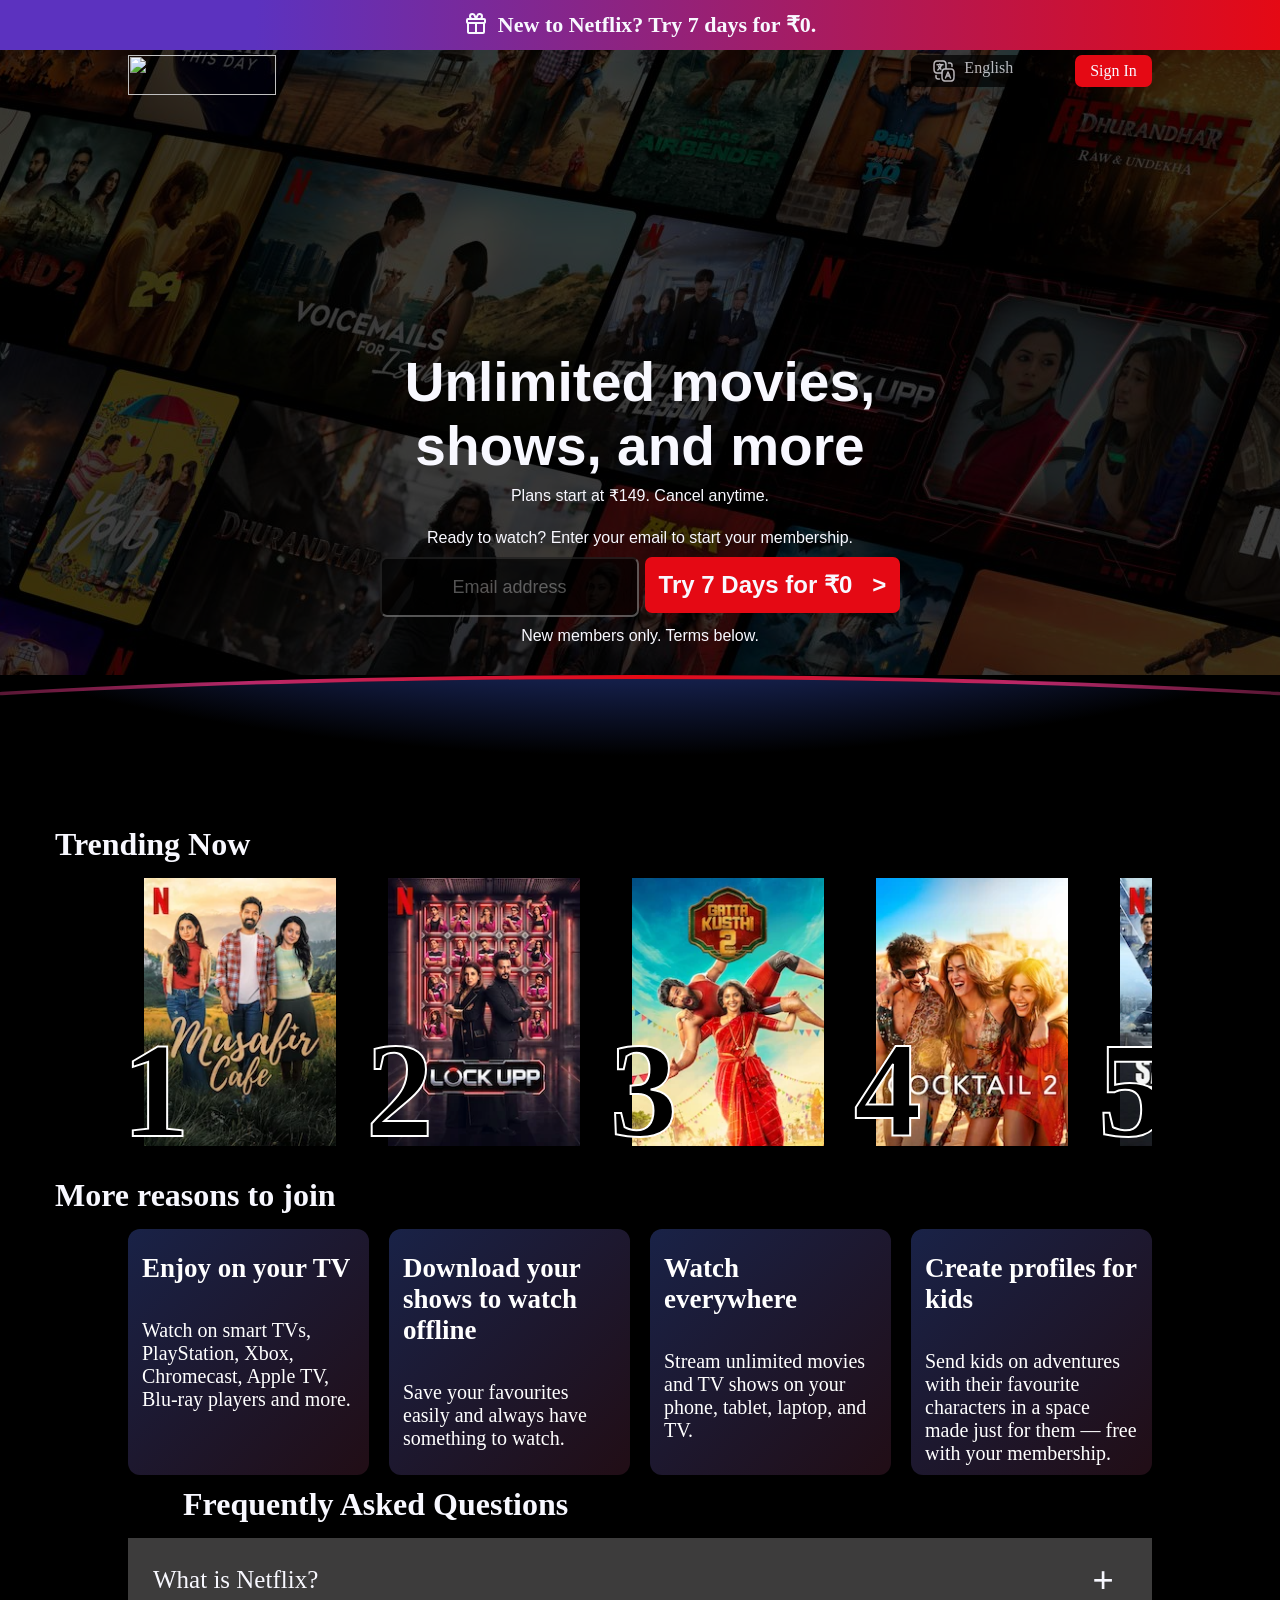
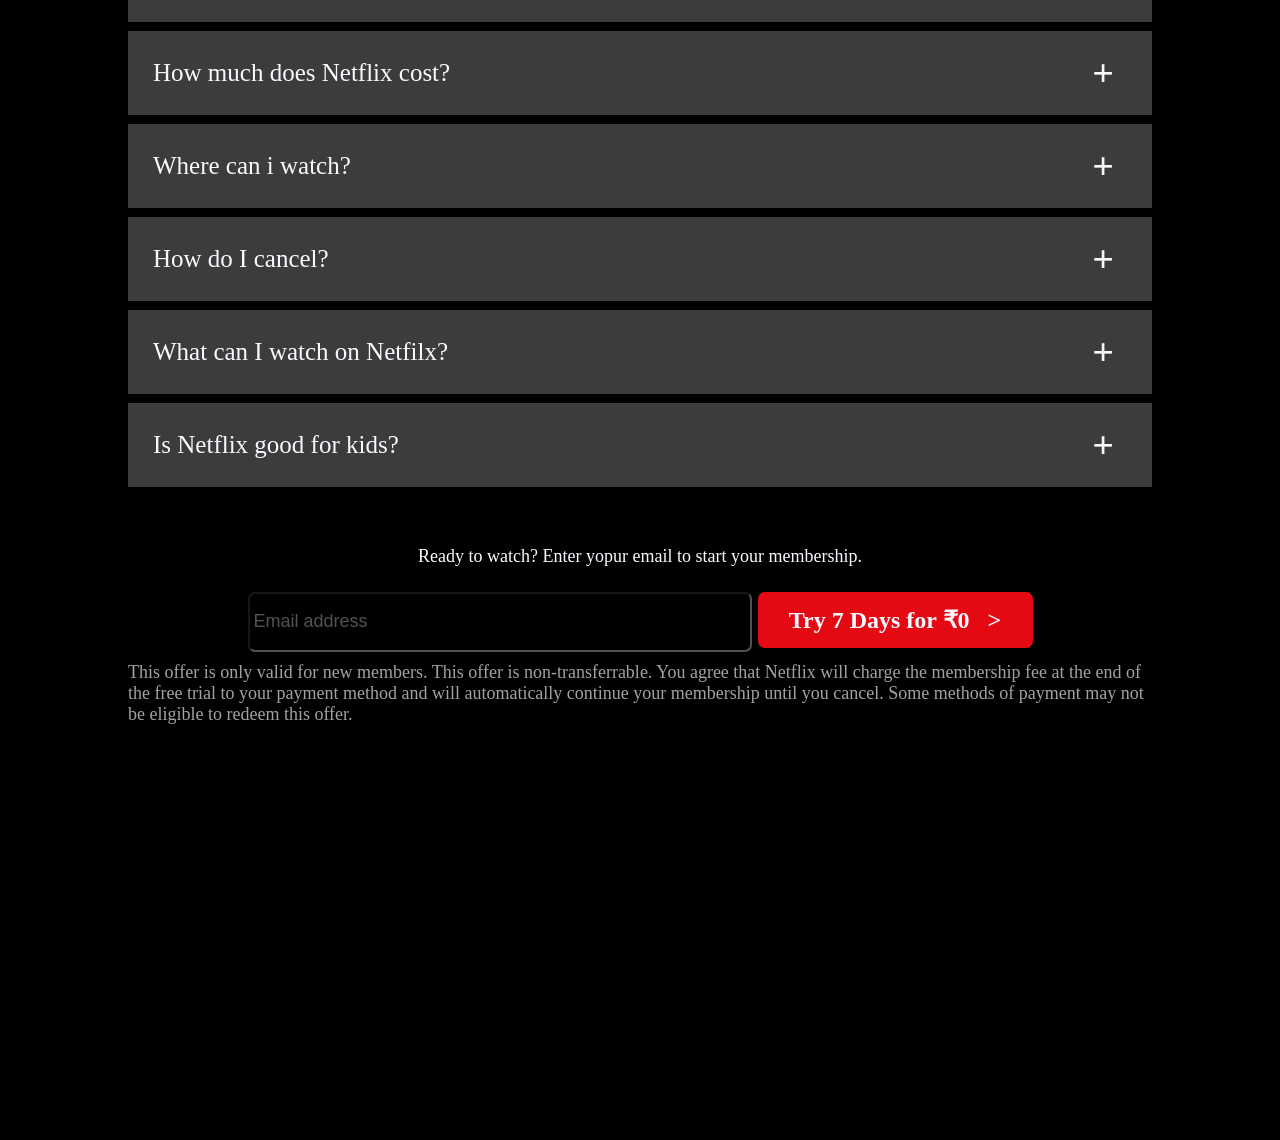
==== index.html @ d82c33e2 "Rename Netflix-Clone.html to index.html" ====
<!DOCTYPE html>
<html lang="en">
<head>
    <meta charset="UTF-8">
    <meta name="viewport" content="width=device-width, initial-scale=1.0">
    <title>Netflix India – Watch Shows Online, Watch Movies Online</title>
    <link rel="stylesheet" href="style1.css">
</head>
<body>
    <header>
        <article id="bgi">
                 <div class="box"></div>
            <div class="head">
                <div class="gift">
                 <svg viewBox="0 0 24 24" width="24" height="24" data-icon="GiftMedium" data-icon-id=":R9kp6:" aria-hidden="true" xmlns="http://www.w3.org/2000/svg" fill="none" role="img">
                  <path fill="currentColor" fill-rule="evenodd" d="M8.39 1A3.4 3.4 0 0 0 5 4.39v.11q0 .82.34 1.5H4a2 2 0 0 0-2 2v2a2 2 0 0 0 1 1.73V20c0 1.1.9 2 2 2h14a2 2 0 0 0 2-2v-8.27A2 2 0 0 0 22 10V8a2 2 0 0 0-2-2h-1.34q.33-.68.34-1.5v-.11a3.39 3.39 0 0 0-6.53-1.26L12 4.3l-.47-1.18A3.4 3.4 0 0 0 8.39 1M12 8h8v2H4V8zm5-3.5c0 .83-.67 1.5-1.5 1.5h-2.02l.85-2.13A1.39 1.39 0 0 1 17 4.4zM10.52 6l-.85-2.13A1.39 1.39 0 0 0 7 4.4v.11C7 5.33 7.67 6 8.5 6zM5 20v-8h6v8zm8 0h6v-8h-6z" clip-rule="evenodd"></path> 
                    </svg> 
                </div>
                <p data-uia="free-trial-banner-text" class="sticky">New to Netflix? Try 7 days for ₹0.</p>
            </div> 
        
            <nav class="Logo1">
                <div class="logo">
                    <div>
                        <img data-hawkins-id="BrandNetflixLogotype" src="https://occ.a.nflxso.net/dnmt/api/v6/iL4oJVDYZ8KLSrJ6eG2OwtghbfQ/AAAAAVvRDRqBcLS7fk0Qpns6gQSS3VdMMYtpN_ba4Nzu63yuVrE7JHt-MdKCNAQnJ8SrsPBqivurwF6ugwnAa54jBGNohFD6CNLHDjwQUnPO_cKrHSqgmLOAw0zUe2dRClJd4cchXguY1Bjj.svg" aria-hidden="true" class="default-ltr-iqcdef-cache-12eydiv ejnndvn0">
  
                    
                    </div>
                </div>
                    <div class="tog">
                    <div class="lang"> 
                        <svg xmlns="http://www.w3.org/2000/svg" viewBox="0 0 24 24" width="24" height="24" color="#fffbfb" fill="none">
                          <defs></defs>
                            <path fill="currentColor" d="M8.055,1.25 L8.055,1.25 C9.423,1.25 10.525,1.25 11.392,1.367 C12.292,1.488 13.05,1.746 13.652,2.348 C14.254,2.95 14.512,3.708 14.634,4.608 C14.75,5.475 14.75,6.578 14.75,7.945 L14.75,9.253 C15.123,9.25 15.522,9.25 15.945,9.25 L16.055,9.25 C17.423,9.25 18.525,9.25 19.392,9.367 C20.292,9.488 21.05,9.746 21.652,10.348 C22.254,10.95 22.513,11.708 22.633,12.608 C22.75,13.475 22.75,14.578 22.75,15.945 L22.75,16.055 C22.75,17.423 22.75,18.525 22.633,19.392 C22.513,20.292 22.254,21.05 21.652,21.652 C21.05,22.254 20.292,22.513 19.392,22.633 C18.525,22.75 17.423,22.75 16.055,22.75 L15.945,22.75 C14.578,22.75 13.475,22.75 12.608,22.633 C11.708,22.513 10.95,22.254 10.348,21.652 C9.746,21.05 9.488,20.292 9.367,19.392 C9.25,18.525 9.25,17.423 9.25,16.055 L9.25,15.945 C9.25,15.522 9.25,15.123 9.253,14.75 L7.945,14.75 C6.578,14.75 5.475,14.75 4.608,14.634 C3.708,14.512 2.95,14.254 2.348,13.652 C1.746,13.05 1.488,12.292 1.367,11.392 C1.25,10.525 1.25,9.423 1.25,8.055 L1.25,7.945 C1.25,6.577 1.25,5.475 1.367,4.608 C1.488,3.708 1.746,2.95 2.348,2.348 C2.95,1.746 3.708,1.488 4.608,1.367 C5.475,1.25 6.577,1.25 7.945,1.25 L8.055,1.25 Z M11.409,11.409 C11.132,11.686 10.952,12.074 10.853,12.808 C10.752,13.564 10.75,14.565 10.75,16 C10.75,17.435 10.752,18.437 10.853,19.192 C10.952,19.926 11.132,20.314 11.409,20.591 C11.686,20.868 12.074,21.048 12.808,21.147 C13.564,21.248 14.565,21.25 16,21.25 C17.435,21.25 18.437,21.248 19.192,21.147 C19.926,21.048 20.314,20.868 20.591,20.591 C20.868,20.314 21.048,19.926 21.147,19.192 C21.248,18.437 21.25,17.435 21.25,16 C21.25,14.565 21.248,13.564 21.147,12.808 C21.048,12.074 20.868,11.686 20.591,11.409 C20.314,11.132 19.926,10.952 19.192,10.853 C18.437,10.752 17.435,10.75 16,10.75 C14.565,10.75 13.564,10.752 12.808,10.853 C12.074,10.952 11.686,11.132 11.409,11.409 Z M9.303,13.25 C9.319,13.023 9.339,12.809 9.367,12.608 C9.488,11.708 9.746,10.95 10.348,10.348 C10.95,9.746 11.708,9.488 12.608,9.367 C12.809,9.339 13.023,9.319 13.25,9.303 L13.25,8 C13.25,6.565 13.248,5.563 13.147,4.808 C13.048,4.074 12.868,3.686 12.591,3.409 C12.314,3.132 11.926,2.952 11.192,2.853 C10.436,2.752 9.435,2.75 8,2.75 C6.565,2.75 5.563,2.752 4.808,2.853 C4.074,2.952 3.686,3.132 3.409,3.409 C3.132,3.686 2.952,4.074 2.853,4.808 C2.752,5.563 2.75,6.565 2.75,8 C2.75,9.435 2.752,10.436 2.853,11.192 C2.952,11.926 3.132,12.314 3.409,12.591 C3.686,12.868 4.074,13.048 4.808,13.147 C5.563,13.248 6.565,13.25 8,13.25 Z M8.45,5 L8.45,5.078 L11,5.078 C11.414,5.078 11.75,5.413 11.75,5.828 C11.75,6.242 11.414,6.578 11,6.578 L10.044,6.578 C9.733,7.418 9.269,8.205 8.752,8.914 L9.462,9.652 C9.749,9.951 9.74,10.426 9.441,10.713 C9.143,11 8.668,10.991 8.381,10.692 L7.798,10.087 C7.304,10.639 6.8,11.133 6.343,11.552 C6.038,11.832 5.564,11.813 5.284,11.508 C5.003,11.203 5.023,10.728 5.328,10.448 C5.797,10.017 6.307,9.515 6.793,8.96 C6.703,8.842 6.614,8.722 6.529,8.605 C6.327,8.325 6.115,8.008 6.004,7.771 C5.83,7.396 5.992,6.95 6.367,6.775 C6.743,6.6 7.189,6.762 7.364,7.138 C7.408,7.232 7.543,7.446 7.746,7.728 L7.749,7.733 C8.005,7.356 8.232,6.97 8.418,6.578 L5,6.578 C4.586,6.578 4.25,6.242 4.25,5.828 C4.25,5.413 4.586,5.078 5,5.078 L6.95,5.078 L6.95,5 C6.95,4.586 7.286,4.25 7.7,4.25 C8.114,4.25 8.45,4.586 8.45,5 Z M16.692,12.712 L19.192,18.712 C19.352,19.094 19.171,19.533 18.789,19.692 C18.406,19.852 17.967,19.671 17.808,19.288 L17.167,17.75 L14.833,17.75 L14.193,19.288 C14.033,19.671 13.594,19.852 13.212,19.692 C12.829,19.533 12.649,19.094 12.808,18.712 L15.308,12.712 C15.424,12.432 15.697,12.25 16,12.25 C16.303,12.25 16.576,12.432 16.692,12.712 Z M4,15.75 C4.414,15.75 4.75,16.086 4.75,16.5 C4.75,17.218 4.751,17.7 4.788,18.067 C4.824,18.422 4.888,18.586 4.961,18.694 C5.052,18.831 5.169,18.948 5.306,19.039 C5.414,19.112 5.578,19.176 5.933,19.212 C6.3,19.249 6.782,19.25 7.5,19.25 C7.914,19.25 8.25,19.586 8.25,20 C8.25,20.414 7.914,20.75 7.5,20.75 L7.462,20.75 C6.792,20.75 6.233,20.75 5.781,20.704 C5.308,20.656 4.868,20.551 4.472,20.287 C4.172,20.086 3.914,19.828 3.713,19.528 C3.449,19.132 3.344,18.692 3.296,18.219 C3.25,17.767 3.25,17.208 3.25,16.538 L3.25,16.5 C3.25,16.086 3.586,15.75 4,15.75 Z M19.25,7.5 C19.25,6.782 19.249,6.3 19.212,5.933 C19.176,5.578 19.112,5.414 19.039,5.306 C18.948,5.169 18.831,5.052 18.694,4.961 C18.586,4.888 18.422,4.824 18.067,4.788 C17.7,4.751 17.218,4.75 16.5,4.75 C16.086,4.75 15.75,4.414 15.75,4 C15.75,3.586 16.086,3.25 16.5,3.25 L16.538,3.25 C17.208,3.25 17.767,3.25 18.219,3.296 C18.692,3.344 19.132,3.449 19.528,3.713 C19.828,3.914 20.086,4.172 20.287,4.472 C20.551,4.868 20.656,5.308 20.704,5.781 C20.75,6.233 20.75,6.792 20.75,7.462 L20.75,7.5 C20.75,7.914 20.414,8.25 20,8.25 C19.586,8.25 19.25,7.914 19.25,7.5 Z M16,14.95 L15.458,16.25 L16.542,16.25 Z"></path>
                        </svg> &nbsp; English 
                    </div>
                    <div class="sign"> Sign In</div>
                 </div>
            </nav>
            <nav class="text">
                <h1>Unlimited movies, shows, and more</h1>
                <p>Plans start at ₹149. Cancel anytime.</p>
                <p id="sm">Ready to watch? Enter your email to start your membership.</p>
                <nav class="dtxt">
                    <form action="/submit" method="post">
                        <label for="email"> </label>
                        <input type="text" id="email" name="email" placeholder="Email address">
                    </form>
                    <div class="try"> <h2>Try 7 Days for ₹0 &nbsp;  &gt;</h2></div>
                </nav>
                <p>New members only. Terms below.</p>
            </nav>
        </article>
        <section class="curve-container">
            <div class="curve1">
                <div class="curve2">
                  
                </div>
            </div>
            <div class="curve3"></div>
        </section>
    </header>
    <main>
        <div style="color: ghostwhite;font-weight: 900; font-size: xx-large;" class="tn" > Trending Now </div>
        <article class="cardM">
            <section class="card" id="card">
                <div class="c1"> 
                    <div class="cimage"> <img src="assets/img1.webp" alt="File image missing"></div>
                    <div class="ctxt">1</div>
                </div>
                <div class="c1"> 
                    <div class="cimage"> <img src="assets/img2.webp" alt="File image missing"> </div>
                    <div class="ctxt">2</div>
                </div>
                <div class="c1"> 
                    <div class="cimage"> <img src="assets/img3.webp" alt="File image missing"> </div>
                    <div class="ctxt">3</div>
                </div>
                <div class="c1"> 
                    <div class="cimage"> <img src="assets/img4.webp" alt="File image missing"> </div>
                    <div class="ctxt">4</div>
                </div>
                <div class="c1"> 
                    <div class="cimage"> <img src="assets/img5.webp" alt="File image missing"> </div>
                    <div class="ctxt">5</div>
                </div>
                <div class="c1"> 
                    <div class="cimage"> <img src="assets/img6.webp" alt="File image missing"> </div>
                    <div class="ctxt">6</div>
                </div>
                <div class="c1"> 
                    <div class="cimage"> <img src="assets/img7.webp" alt="File image missing"> </div>
                    <div class="ctxt">7</div>
                </div>
                <div class="c1"> 
                    <div class="cimage"> <img src="assets/img8.webp" alt="File image missing"> </div>
                    <div class="ctxt">8</div>
                </div>
                <div class="c1"> 
                    <div class="cimage"> <img src="assets/img9.webp" alt="File image missing"> </div>
                    <div class="ctxt">9</div>
                </div>
                <div class="c1"> 
                    <div class="cimage"> <img src="assets/img10.webp" alt="File image missing"> </div>
                    <div class="ctxt">10</div>
                </div>
            </section>
        </article>
        <div style="color: ghostwhite;font-weight: 900; font-size: xx-large;" class="tn"> More reasons to join </div>
        <section class="cardM">
            <article class="card" id="fw">
                <div class="box4">
                    <h3> Enjoy on your TV </h3>
                    <p> Watch on smart TVs, PlayStation, Xbox, Chromecast, Apple TV, Blu-ray players and more. </p>
                </div>
                <div class="box4">
                    <h3> Download your shows to watch offline </h3>
                    <p> Save your favourites easily and always have something to watch. </p>
                </div>
                <div class="box4">
                    <h3> Watch everywhere </h3>
                    <p> Stream unlimited movies and TV shows on your phone, tablet, laptop, and TV. </p>
                </div>
                <div class="box4">
                    <h3> Create profiles for kids </h3>
                    <p> Send kids on adventures with their favourite characters in a space made just for them — free with your membership. </p>
                </div>
            </article>
        </section>
    </main>
    <footer>
        <div style="color: ghostwhite;font-weight: 900; font-size: xx-large;" class="tn"> Frequently Asked Questions </div>
        <section class="faqs">
            <div class="faq"> <p>What is Netflix?</p> <p> <b>+ &nbsp; &nbsp;  </b></p> </div>
            <div class="faq"> <p>How much does Netflix cost?</p> <p><b>+ &nbsp; &nbsp; </b> </p> </div>
            <div class="faq"> <p>Where can i watch?</p> <p><b>+ &nbsp; &nbsp; </b> </p> </div>
            <div class="faq"> <p>How do I cancel?</p> <p><b>+ &nbsp; &nbsp; </b> </p> </div>
            <div class="faq"> <p>What can I watch on Netfilx?</p> <p><b>+ &nbsp; &nbsp; </b> </p> </div>
            <div class="faq"> <p>Is Netflix good for kids?</p> <p><b>+ &nbsp; &nbsp; </b> </p> </div>
        </section>
        <article>
            <p> Ready to watch? Enter yopur email to start your membership.</p>
            <nav class="dtxt2">
                <form action="/submit" method="post">
                    <label for="email"> </label>
                    <input type="text" id="email" name="email" placeholder="Email address">
                </form>
                <div class="try" id="but"> <h2>Try 7 Days for ₹0 &nbsp;  &gt;</h2></div>
            </nav>
            <p class="lighttxt"> This offer is only valid for new members. This offer is non-transferrable. You agree that Netflix will charge the membership fee at the end of the free trial to your payment method and will automatically continue your membership until you cancel. Some methods of payment may not be eligible to redeem this offer. </p>
        </article>
        <section class="end lighttxt">
            <p style="font-size: larger; margin-bottom: 30px;"> Questions? Call <u>000-800-919-1743</u> </p>
            <nav>
                <ul class="footer-links">
                    <li><u>FAQ</u></li>
                    <li><u>Help Centre</u></li>
                    <li><u>Accoumt</u></li>
                    <li><u>Media Centre</u></li>
                
                    <li><u>Investor Relations</u></li>
                    <li><u>Jobs</u></li>
                    <li><u>Ways to Watch</u></li>
                    <li><u>Terms of Use</u></li>
                
                    <li><u>Privacy</u></li>
                    <li><u>Cookie Preferences</u></li>
                    <li><u>Corporate Information</u></li>
                    <li><u>Contact Us</u></li>
            
                    <li><u>Speed Test</u></li>
                    <li><u>Legal Notices</u></li>
                    <li><u>Only on Netflix</u></li>
                </ul>
            </nav>
            <div class="lang" id="lang"> 
                <svg xmlns="http://www.w3.org/2000/svg" viewBox="0 0 24 24" width="24" height="24" color="#fffbfb" fill="none">
                    <defs></defs>
                        <path fill="currentColor" d="M8.055,1.25 L8.055,1.25 C9.423,1.25 10.525,1.25 11.392,1.367 C12.292,1.488 13.05,1.746 13.652,2.348 C14.254,2.95 14.512,3.708 14.634,4.608 C14.75,5.475 14.75,6.578 14.75,7.945 L14.75,9.253 C15.123,9.25 15.522,9.25 15.945,9.25 L16.055,9.25 C17.423,9.25 18.525,9.25 19.392,9.367 C20.292,9.488 21.05,9.746 21.652,10.348 C22.254,10.95 22.513,11.708 22.633,12.608 C22.75,13.475 22.75,14.578 22.75,15.945 L22.75,16.055 C22.75,17.423 22.75,18.525 22.633,19.392 C22.513,20.292 22.254,21.05 21.652,21.652 C21.05,22.254 20.292,22.513 19.392,22.633 C18.525,22.75 17.423,22.75 16.055,22.75 L15.945,22.75 C14.578,22.75 13.475,22.75 12.608,22.633 C11.708,22.513 10.95,22.254 10.348,21.652 C9.746,21.05 9.488,20.292 9.367,19.392 C9.25,18.525 9.25,17.423 9.25,16.055 L9.25,15.945 C9.25,15.522 9.25,15.123 9.253,14.75 L7.945,14.75 C6.578,14.75 5.475,14.75 4.608,14.634 C3.708,14.512 2.95,14.254 2.348,13.652 C1.746,13.05 1.488,12.292 1.367,11.392 C1.25,10.525 1.25,9.423 1.25,8.055 L1.25,7.945 C1.25,6.577 1.25,5.475 1.367,4.608 C1.488,3.708 1.746,2.95 2.348,2.348 C2.95,1.746 3.708,1.488 4.608,1.367 C5.475,1.25 6.577,1.25 7.945,1.25 L8.055,1.25 Z M11.409,11.409 C11.132,11.686 10.952,12.074 10.853,12.808 C10.752,13.564 10.75,14.565 10.75,16 C10.75,17.435 10.752,18.437 10.853,19.192 C10.952,19.926 11.132,20.314 11.409,20.591 C11.686,20.868 12.074,21.048 12.808,21.147 C13.564,21.248 14.565,21.25 16,21.25 C17.435,21.25 18.437,21.248 19.192,21.147 C19.926,21.048 20.314,20.868 20.591,20.591 C20.868,20.314 21.048,19.926 21.147,19.192 C21.248,18.437 21.25,17.435 21.25,16 C21.25,14.565 21.248,13.564 21.147,12.808 C21.048,12.074 20.868,11.686 20.591,11.409 C20.314,11.132 19.926,10.952 19.192,10.853 C18.437,10.752 17.435,10.75 16,10.75 C14.565,10.75 13.564,10.752 12.808,10.853 C12.074,10.952 11.686,11.132 11.409,11.409 Z M9.303,13.25 C9.319,13.023 9.339,12.809 9.367,12.608 C9.488,11.708 9.746,10.95 10.348,10.348 C10.95,9.746 11.708,9.488 12.608,9.367 C12.809,9.339 13.023,9.319 13.25,9.303 L13.25,8 C13.25,6.565 13.248,5.563 13.147,4.808 C13.048,4.074 12.868,3.686 12.591,3.409 C12.314,3.132 11.926,2.952 11.192,2.853 C10.436,2.752 9.435,2.75 8,2.75 C6.565,2.75 5.563,2.752 4.808,2.853 C4.074,2.952 3.686,3.132 3.409,3.409 C3.132,3.686 2.952,4.074 2.853,4.808 C2.752,5.563 2.75,6.565 2.75,8 C2.75,9.435 2.752,10.436 2.853,11.192 C2.952,11.926 3.132,12.314 3.409,12.591 C3.686,12.868 4.074,13.048 4.808,13.147 C5.563,13.248 6.565,13.25 8,13.25 Z M8.45,5 L8.45,5.078 L11,5.078 C11.414,5.078 11.75,5.413 11.75,5.828 C11.75,6.242 11.414,6.578 11,6.578 L10.044,6.578 C9.733,7.418 9.269,8.205 8.752,8.914 L9.462,9.652 C9.749,9.951 9.74,10.426 9.441,10.713 C9.143,11 8.668,10.991 8.381,10.692 L7.798,10.087 C7.304,10.639 6.8,11.133 6.343,11.552 C6.038,11.832 5.564,11.813 5.284,11.508 C5.003,11.203 5.023,10.728 5.328,10.448 C5.797,10.017 6.307,9.515 6.793,8.96 C6.703,8.842 6.614,8.722 6.529,8.605 C6.327,8.325 6.115,8.008 6.004,7.771 C5.83,7.396 5.992,6.95 6.367,6.775 C6.743,6.6 7.189,6.762 7.364,7.138 C7.408,7.232 7.543,7.446 7.746,7.728 L7.749,7.733 C8.005,7.356 8.232,6.97 8.418,6.578 L5,6.578 C4.586,6.578 4.25,6.242 4.25,5.828 C4.25,5.413 4.586,5.078 5,5.078 L6.95,5.078 L6.95,5 C6.95,4.586 7.286,4.25 7.7,4.25 C8.114,4.25 8.45,4.586 8.45,5 Z M16.692,12.712 L19.192,18.712 C19.352,19.094 19.171,19.533 18.789,19.692 C18.406,19.852 17.967,19.671 17.808,19.288 L17.167,17.75 L14.833,17.75 L14.193,19.288 C14.033,19.671 13.594,19.852 13.212,19.692 C12.829,19.533 12.649,19.094 12.808,18.712 L15.308,12.712 C15.424,12.432 15.697,12.25 16,12.25 C16.303,12.25 16.576,12.432 16.692,12.712 Z M4,15.75 C4.414,15.75 4.75,16.086 4.75,16.5 C4.75,17.218 4.751,17.7 4.788,18.067 C4.824,18.422 4.888,18.586 4.961,18.694 C5.052,18.831 5.169,18.948 5.306,19.039 C5.414,19.112 5.578,19.176 5.933,19.212 C6.3,19.249 6.782,19.25 7.5,19.25 C7.914,19.25 8.25,19.586 8.25,20 C8.25,20.414 7.914,20.75 7.5,20.75 L7.462,20.75 C6.792,20.75 6.233,20.75 5.781,20.704 C5.308,20.656 4.868,20.551 4.472,20.287 C4.172,20.086 3.914,19.828 3.713,19.528 C3.449,19.132 3.344,18.692 3.296,18.219 C3.25,17.767 3.25,17.208 3.25,16.538 L3.25,16.5 C3.25,16.086 3.586,15.75 4,15.75 Z M19.25,7.5 C19.25,6.782 19.249,6.3 19.212,5.933 C19.176,5.578 19.112,5.414 19.039,5.306 C18.948,5.169 18.831,5.052 18.694,4.961 C18.586,4.888 18.422,4.824 18.067,4.788 C17.7,4.751 17.218,4.75 16.5,4.75 C16.086,4.75 15.75,4.414 15.75,4 C15.75,3.586 16.086,3.25 16.5,3.25 L16.538,3.25 C17.208,3.25 17.767,3.25 18.219,3.296 C18.692,3.344 19.132,3.449 19.528,3.713 C19.828,3.914 20.086,4.172 20.287,4.472 C20.551,4.868 20.656,5.308 20.704,5.781 C20.75,6.233 20.75,6.792 20.75,7.462 L20.75,7.5 C20.75,7.914 20.414,8.25 20,8.25 C19.586,8.25 19.25,7.914 19.25,7.5 Z M16,14.95 L15.458,16.25 L16.542,16.25 Z">
                    </path>
                </svg> &nbsp; English 
            </div>
            <div> Netflix India</div>
            <div class="small"> This page is protected by Google reCAPTCHA to ensure you're not a bot. </div>
        </section>
    </footer>
</body>
</html>
---- style1.css ----
*{
    padding: 0;
    margin: 0;
}
body{
    background-color: black;
    color: ghostwhite;
    position: relative;
    font-family: 'Times New Roman', Times, serif;
    top: 0;
    left: 0;
}
html,body {
    overflow-x: clip;
    margin: 0;
}

header {
    width: 100%;
    
}
#bgi{
    display: flex;
    /* flex-direction: column; */
    justify-content: center;
    /* align-content: center; */
    background-image: url(assets/bg-logo.jpg);
    position: relative;
    /* top: 50px; */
    z-index: 99;
    height: 675px;
    width: 100%;
    background-position: center center;
    /* background-size: max(1400px, 98vw);  */
    background-repeat: no-repeat;
    font-family: 'Times New Roman', Times, serif;
    /* opacity: 0.44; */

}
.head{
    background: var(--offer, linear-gradient(91deg, var(--Violet-violet-600, #5c32bf) 0%, var(--Violet-violet-600, #5c32bf) 20%, var(--Red-red-500, #e50914) 100%));
    display: flex;
    justify-content: center;
    align-content: center;
    flex-wrap: wrap;
    height: 50px;
    position: fixed;
    top: 0;
    left: 0;
    right: 0;
    z-index: 100;
    cursor: pointer;
    font-family: 'Times New Roman', Times, serif;
    font-size: 22px;
    
}
.sticky{
    padding-left: 10px;
    font-weight: 900;
    color: ghostwhite;
    text-align: center;
    display: flex;
    align-content: center;
    flex-wrap: nowrap;
}
.gift svg{
        color: ghostwhite;
        display: flex;
        align-content: center;
        /* padding-top: 14px; */
}
.box{
    height: 675px;
    width: 100%;
    opacity: 0.69;
    position: relative;
    top: 0;

    background-color: black;
}
.Logo1{
    /* padding-top: 65px; */
    display: flex;
    justify-content: space-between;
    align-content: center;
    flex-wrap: wrap;
    position: absolute;
    top: 55px;
    z-index: 2;
    width: 80vw;
    
}
.tog{
    display: flex;
    column-gap: 40px;
}
.logo{
    display: flex;
    justify-content: center;
    align-content: center;
}

.logo div img{
    height: 40px;
    width: 148px;
}
.lang{
    height: 32px;
    width: 124.4px;
    background-color: black;
    opacity: 0.7;
    color: ghostwhite;
    border-radius: 7px;
    display: flex;
    justify-content: center;
    align-content: center;
    flex-wrap: wrap;
}
.lang svg{
    color: ghostwhite;
}
.sign{
    height: 32px;
    width: 77px;
    background-color:#e50914;
    border-radius: 7px;
    display: flex;
    justify-content: center;
    align-content: center;
    flex-wrap: wrap;
    color: ghostwhite;
    cursor: pointer;
}
.text{
    display: flex;
    flex-direction: column;
    justify-content: center;
    align-content: center;
    flex-wrap: wrap;
    color: ghostwhite;
    position: absolute;
    top: 350px;
    z-index: 3;
    max-width: 510px;
    font-family: sans-serif;
    text-align: center;
}
.text h1{
    font-size: 55px;
    margin-bottom: 8px;
}
.text p{
    margin-bottom: 24px;
}
#sm{
    margin-bottom: 10px;
}
.dtxt{
    display: flex;
    justify-content: center;
    align-content: center;
    gap: 6px;
    margin-bottom: 10px;
}
header .dtxt form input{
    height: 56px;
    width: 255px;
    background-color: black;
    opacity: 0.7;
    color: ghostwhite;
    border-radius: 7px;
    display: flex;
    justify-content: center;
    align-content: center;
    flex-wrap: wrap;
    text-align: center;
    font-size: large;
}
.try{
    height: 56px;
    width: 255px;
    background-color:#e50914;
    border-radius: 7px;
    display: flex;
    justify-content: center;
    align-content: center;
    flex-wrap: wrap;
    color: ghostwhite;
    cursor: pointer;
    gap: 6px;
}
.curve1{
    box-sizing: border-box;
    overflow-x: hidden;
    position: relative;
    height: 100px;
    /* z-index: 5; */
}
@media (1024px <=width <= 1496px) {
    .box4{
        width: 17vw;
        height: 17vw;
    }
    #fw{
        flex-wrap: nowrap;
    }
}
@media (min-width: 1280px) {
    .curve2{
        width: 130%;
        left: -15%;
    }
}
@media (min-width: 960px) {
    .curve2 {
        width: 150%;
        left: -25%;
    }
}
@media (767px <= width <= 1023px) {
    .box4{
        width: 35vw;
        height: 27vw;
    }
    #fw{
        flex-wrap: wrap;
    }
}
@media (50px <= width <= 768px) {
    .box4{
        width: 80vw;
        height: auto;
    }
    #fw{
        flex-wrap: wrap;
    }
}
@media (min-width: 600px) {
    .curve2 {
        width: 180%;
        left: -40%;
    }
}
.curve2{
    box-sizing: border-box;
    position: absolute;
    height: 100%;
    top: 0;
    margin: auto;
    display: flex;
    align-items: center;
    border: solid .25rem transparent;
    border-top-left-radius: 50% 100%;
    border-top-right-radius: 50% 100%;
    border-bottom: none;
    background: radial-gradient(50% 500% at 50% -420%, rgba(64, 97, 231, 0.4) 80%, rgba(0, 0, 0, 0.1) 100%), black;
    background-clip: padding-box;
}
.curve2:before {
    content: '';
    position: absolute;
    top: 0;
    right: 0;
    bottom: 0;
    left: 0;
    z-index: -1;
    margin-top: -.25rem;
    border-radius: inherit;
    background: linear-gradient(to right, rgba(33, 13, 22, 1) 16%, rgba(184, 40, 105, 1), rgba(229, 9, 20, 1), rgba(184, 40, 105, 1), rgba(33, 13, 22, 1) 84%);
}
.cardM{
    width: 100vw;
    display: flex;
    justify-content: center;
    align-content: center;
    flex-wrap: wrap;
}
.card{
    width: 80vw;
    display: flex;
    justify-content: flex-start;
    align-content: center;
    flex-wrap: nowrap;
    gap: 20px;

}
#fw{
    /* flex-wrap: wrap; */
    justify-content: space-between;
}
#card{
    overflow-y: hidden;
    overflow-x: scroll;
}

/* New try scroll start here */
#card::-webkit-scrollbar {
    height: 6px;
    background: transparent;
}

#card::-webkit-scrollbar-track {
    background: transparent;
}

#card::-webkit-scrollbar-thumb {
    /* background: #222; */
    border-radius: 10px;
}

#card:hover::-webkit-scrollbar-thumb {
    background: #222;
}
/* New try scroll ends here */

main{ position: relative;
      bottom: -20px;
}
.tn{
    position: relative;
    left: 55px;
    margin-bottom: 15px;
    margin-top: 31px;
}
.c1{
    height: 268px;
    width: 224px;
    display: flex;
    flex-shrink: 0;
}
.c1 img{
    height: 268px;
    width: 224px;
    object-fit: contain;
}
.cimage{
    cursor: pointer;
    
}
.ctxt{
    color: black;
    font-size: 135px;
    -webkit-text-stroke: 2px white;
    position: relative;
    z-index: 2;
    right: 230px;
    top: 135px;
    font-weight: 600;
}
.box4{
    color: white;
    background: linear-gradient(135deg, #192247 0%, #210e17 97%);
    padding: 14px;
    border-radius: 5%;
    font-size: 20px;
    /* width: 20vw; */
}
.box4 h3{
    padding-top: 10px;
    padding-bottom: 35px;
    font-size: 27px;
}
.faqs{
    
    display: flex;
    flex-direction: column;
    justify-content: center;
    align-content: center;
    flex-wrap: wrap;
    margin-bottom: 50px;
}
.faq{
    width: 80vw;
    height: 84px;
    margin-bottom: 9px;
    background-color: #3d3c3c;
    display: flex;
    justify-content: space-between;
    font-size: 25px;
    cursor: pointer;
}
.faq p{
    display: flex;
    align-self: center;
}
.faq>p{
    padding-left: 25px;
}
.faq p:last-child{
    font-size: 38px;
}
footer article p {
    display: flex;
    justify-content: center;
    font-size: 18px;
    margin-bottom: 25px;
}
.dtxt2{
    display: flex;
    justify-content: center;
    align-content: center;
    gap: 6px;
    margin-bottom: 10px;
}
.dtxt2 form input{
    height: 56px;
    width: 500px;
    background-color: black;
    opacity: 0.7;
    color: ghostwhite;
    border-radius: 7px;
    display: flex;
    justify-content: center;
    align-content: center;
    flex-wrap: wrap;
    /* text-align: center; */
    font-size: large;
}
.dtxt2 form input::placeholder{
    position: relative;
    left: 4px;
}
#but{
    width: 275px;
}
footer{
    display: flex;
    flex-direction: column;
    justify-content: center;
    flex-wrap: wrap;
    align-content: center;
}
footer article{
    width: 80vw;
    display: flex;
    flex-direction: column;
    justify-content: center;
    margin-bottom: 40px;
}
.lighttxt{
    opacity: 0.65;
}
 /* .endd{
    width: 80vw;
    display: flex;
    /* flex-direction: column; */
    /* justify-content: center; */
    /* margin-bottom: 40px; */
    /* gap: 30px; */
/* } */
.end{
    width: 80vw;
}
li{
    list-style-type: none;
    cursor: pointer;
}
.footer-links{
    display: grid;
    /* grid-template-columns: repeat(autofit, minmax(180px,1fr)); */
    grid-template-columns: repeat(auto-fit, minmax(180px, 1fr));
    gap: 20px 82px;
}
#lang{
    margin-top: 36px;
    width: 170px;
    margin-bottom: 40px;
    border: 2px solid gray;
}
.small{
    margin-top: 20px;
    font-size: smaller;
}
.footer-links li {
    height: auto;
    margin: 0;
    padding: 0;
    
}
.footer-links {
    height: auto;
    margin: 0;
    padding: 0;
    grid-auto-rows: auto;
    
}
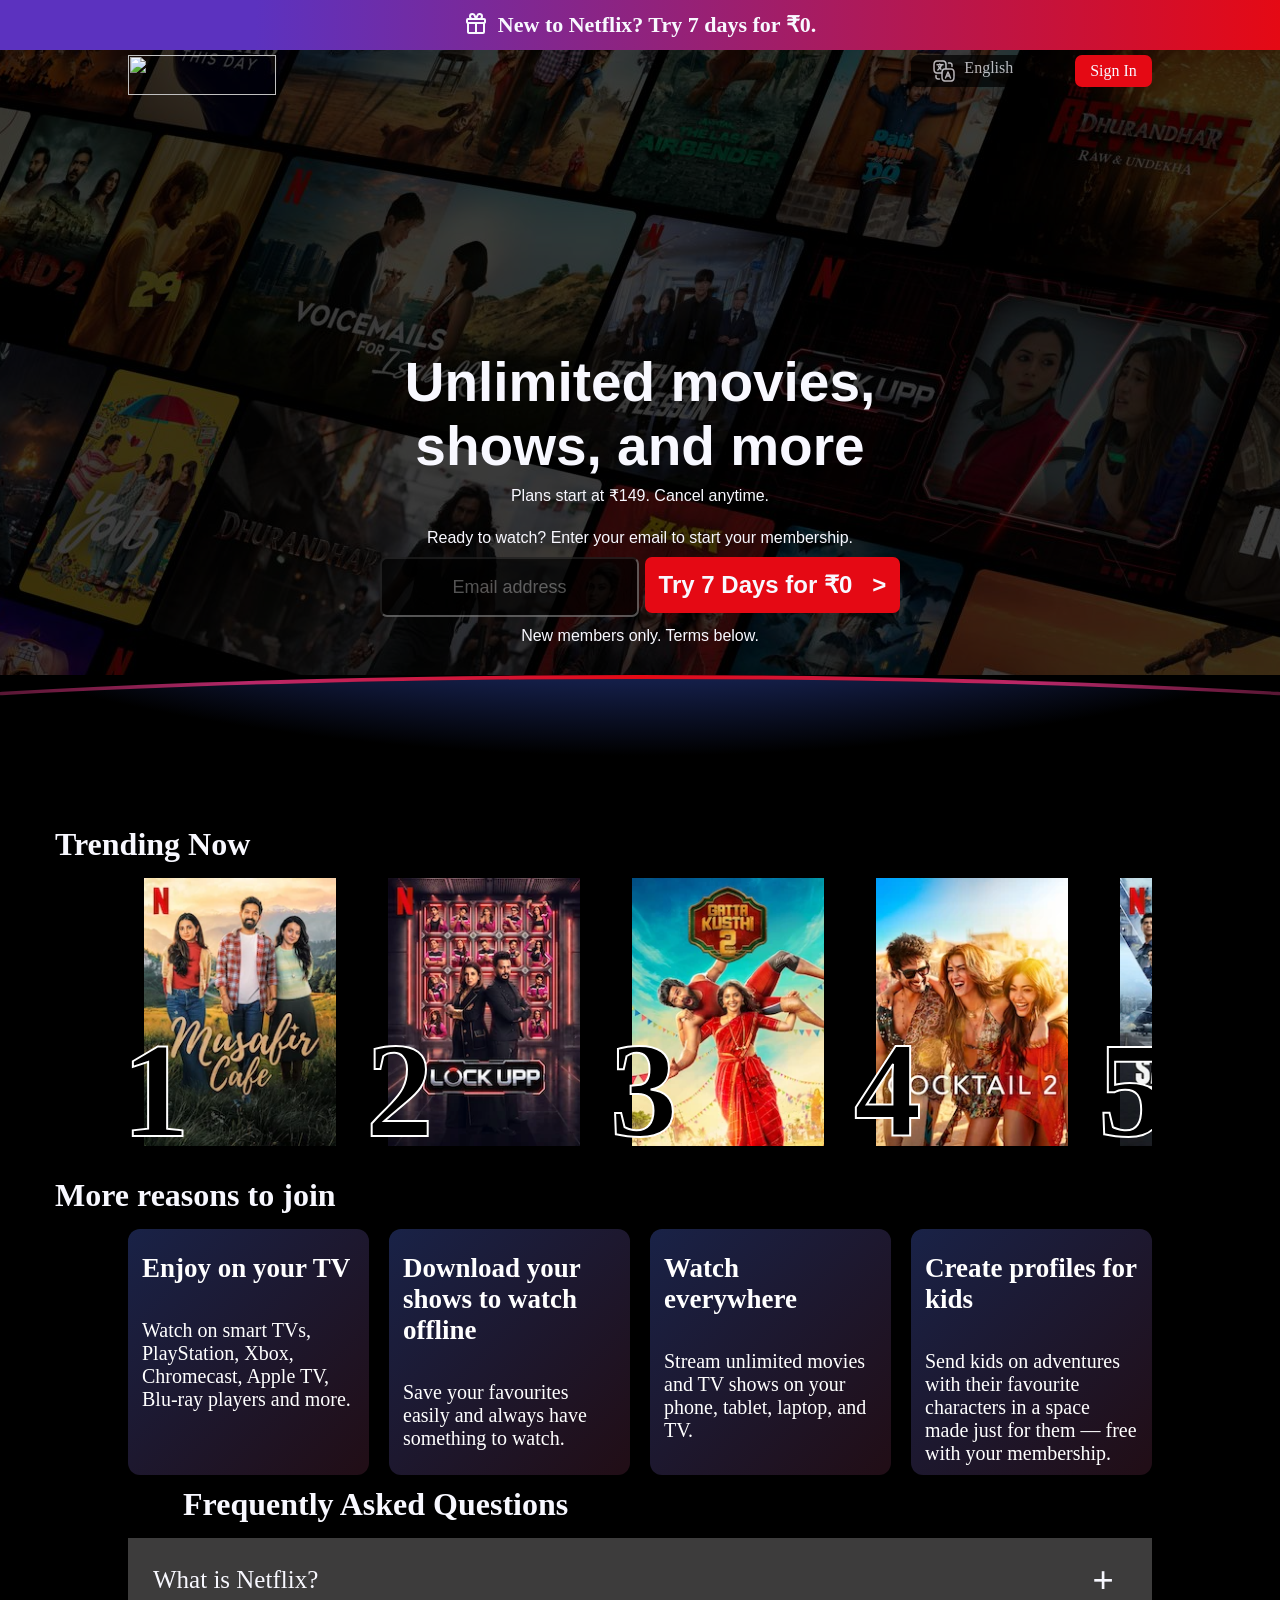
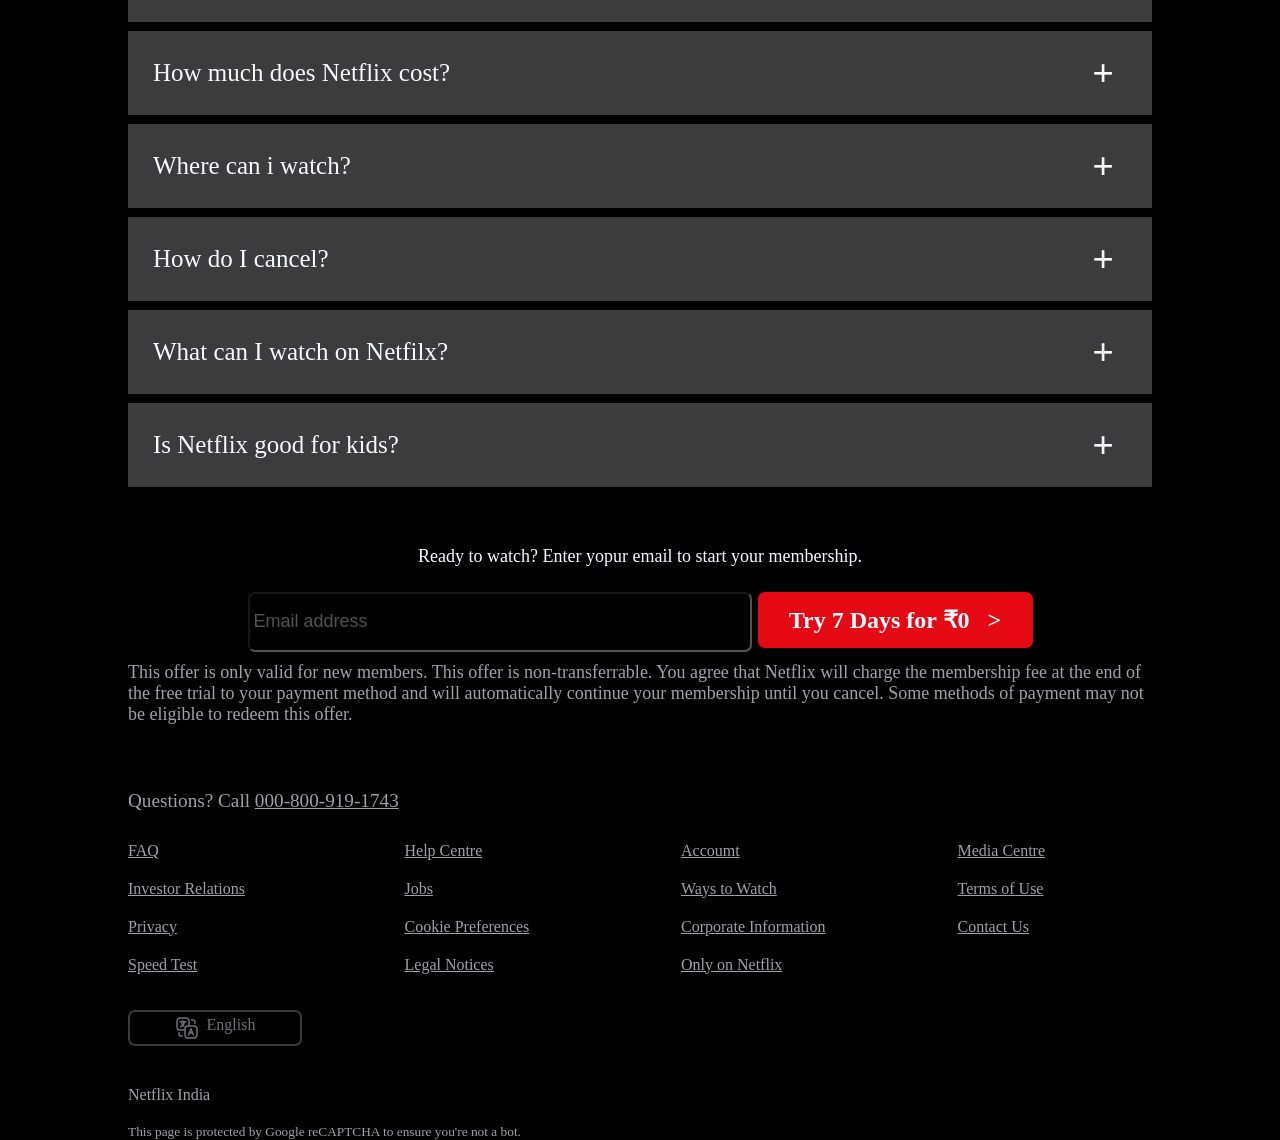
==== commit 5b9a71dd: "Update index.html" ====
--- a/index.html
+++ b/index.html
@@ -129,7 +129,7 @@
         </section>
     </main>
     <footer>
-        <div style="color: ghostwhite;font-weight: 900; font-size: xx-large;" class="tn"> Frequently Asked Questions </div>
+        <div style="color: ghostwhite;font-weight: 900; font-size: xx-large;" class="tn" id="FAQ"> Frequently Asked Questions </div>
         <section class="faqs">
             <div class="faq"> <p>What is Netflix?</p> <p> <b>+ &nbsp; &nbsp;  </b></p> </div>
             <div class="faq"> <p>How much does Netflix cost?</p> <p><b>+ &nbsp; &nbsp; </b> </p> </div>
